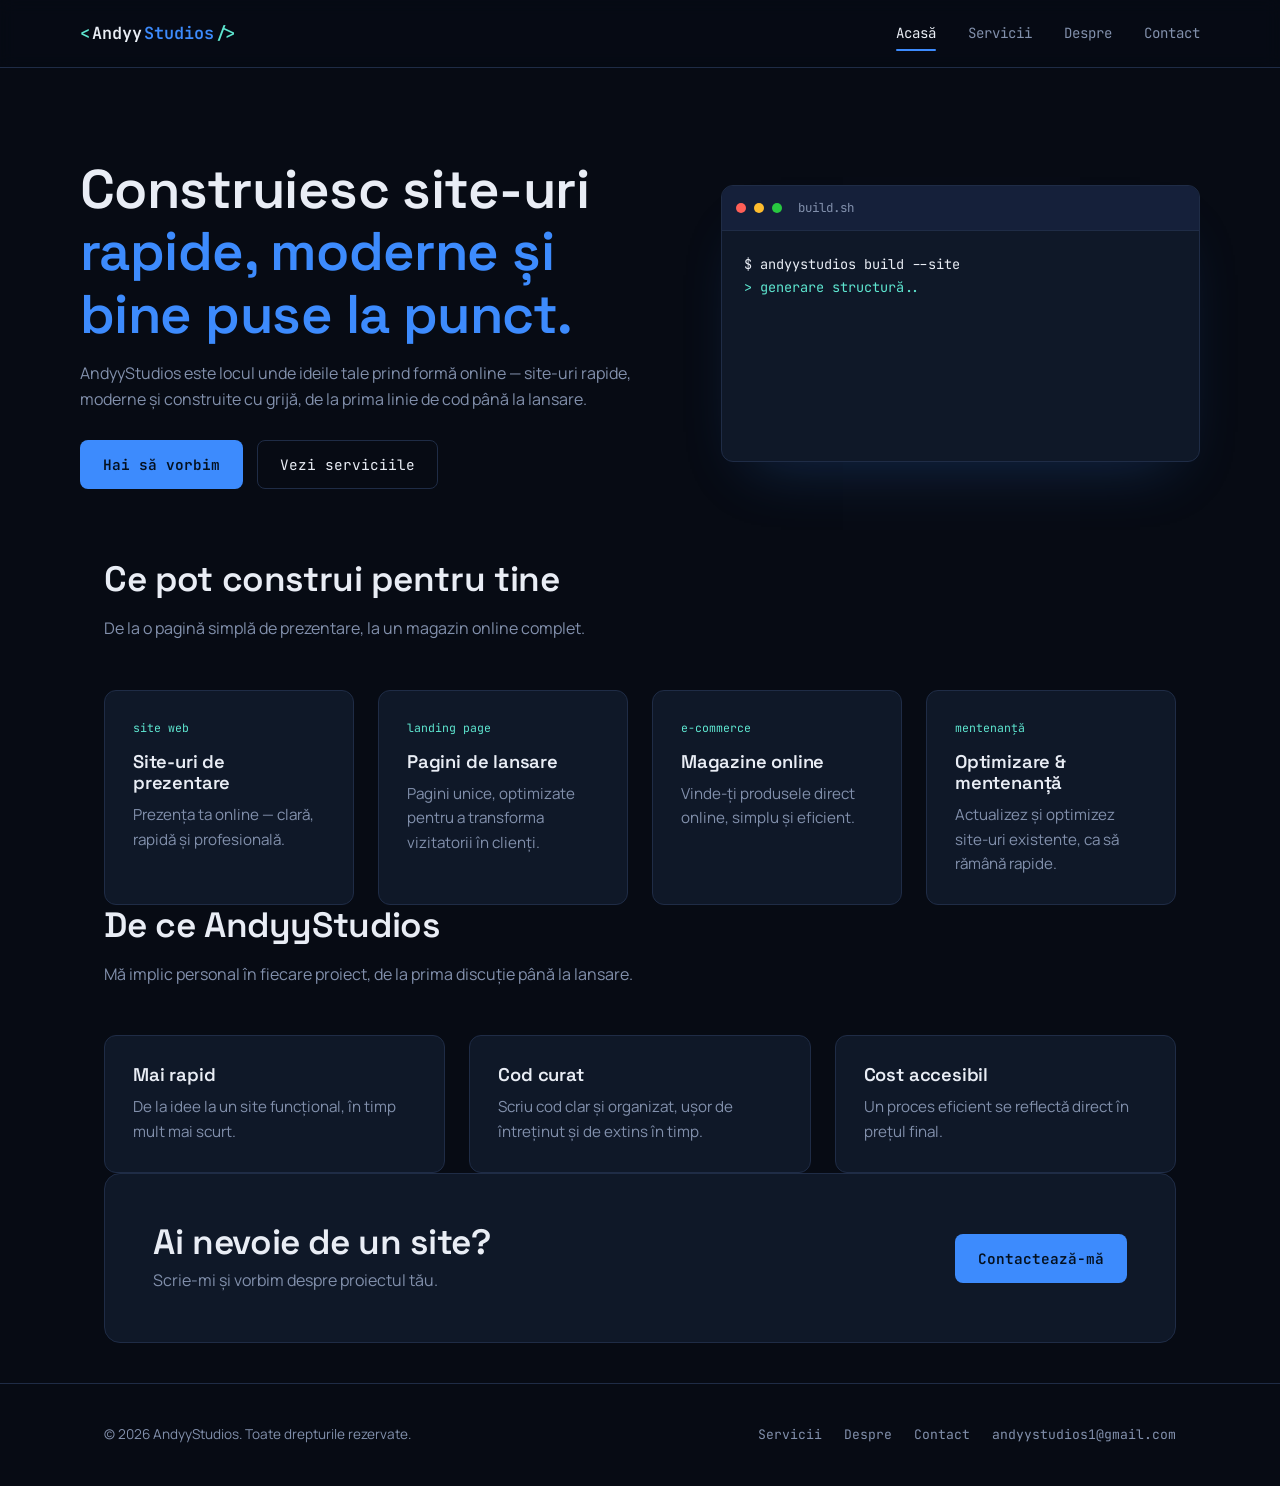
==== index.html @ 88573f6a "Add files via upload" ====
<!DOCTYPE html>
<html lang="ro">
<head>
<meta charset="UTF-8">
<meta name="viewport" content="width=device-width, initial-scale=1.0">
<title>AndyyStudios — Creare site-uri web</title>
<meta name="description" content="AndyyStudios construiește site-uri rapide, moderne și bine puse la punct, de la idee până la lansare.">
<link rel="preconnect" href="https://fonts.googleapis.com">
<link href="https://fonts.googleapis.com/css2?family=Space+Grotesk:wght@500;600;700&family=Manrope:wght@400;500;700&family=JetBrains+Mono:wght@400;500&display=swap" rel="stylesheet">
<link rel="stylesheet" href="style.css">
</head>
<body>

<header class="site-header">
  <div class="wrap nav">
    <a href="index.html" class="logo">
      <span class="bracket">&lt;</span>Andyy<span class="accent-word">Studios</span><span class="bracket">/&gt;</span>
    </a>
    <button class="nav-toggle" aria-label="Comută meniul">☰</button>
    <nav class="nav-links">
      <a href="index.html" class="active">Acasă</a>
      <a href="servicii.html">Servicii</a>
      <a href="despre.html">Despre</a>
      <a href="contact.html">Contact</a>
    </nav>
  </div>
</header>

<main>
  <section class="hero wrap">
    <div class="hero-text">
      <h1>Construiesc site-uri<br><span class="accent">rapide, moderne și bine puse la punct.</span></h1>
      <p class="hero-sub muted">AndyyStudios este locul unde ideile tale prind formă online — site-uri rapide, moderne și construite cu grijă, de la prima linie de cod până la lansare.</p>
      <div class="hero-actions">
        <a href="contact.html" class="btn btn-primary">Hai să vorbim</a>
        <a href="servicii.html" class="btn btn-outline">Vezi serviciile</a>
      </div>
    </div>
    <div class="hero-visual" aria-hidden="true">
      <div class="terminal">
        <div class="terminal-bar">
          <span class="dot dot-red"></span><span class="dot dot-yellow"></span><span class="dot dot-green"></span>
          <span class="terminal-title">build.sh</span>
        </div>
        <pre class="terminal-body" id="terminalBody"></pre>
      </div>
    </div>
  </section>

  <section class="wrap">
    <div class="section-head">
      <h2>Ce pot construi pentru tine</h2>
      <p class="muted">De la o pagină simplă de prezentare, la un magazin online complet.</p>
    </div>
    <div class="grid">
      <div class="card">
        <span class="tag">site web</span>
        <h3>Site-uri de prezentare</h3>
        <p>Prezența ta online — clară, rapidă și profesională.</p>
      </div>
      <div class="card">
        <span class="tag">landing page</span>
        <h3>Pagini de lansare</h3>
        <p>Pagini unice, optimizate pentru a transforma vizitatorii în clienți.</p>
      </div>
      <div class="card">
        <span class="tag">e-commerce</span>
        <h3>Magazine online</h3>
        <p>Vinde-ți produsele direct online, simplu și eficient.</p>
      </div>
      <div class="card">
        <span class="tag">mentenanță</span>
        <h3>Optimizare &amp; mentenanță</h3>
        <p>Actualizez și optimizez site-uri existente, ca să rămână rapide.</p>
      </div>
    </div>
  </section>

  <section class="wrap">
    <div class="section-head">
      <h2>De ce AndyyStudios</h2>
      <p class="muted">Mă implic personal în fiecare proiect, de la prima discuție până la lansare.</p>
    </div>
    <div class="grid">
      <div class="card">
        <h3>Mai rapid</h3>
        <p>De la idee la un site funcțional, în timp mult mai scurt.</p>
      </div>
      <div class="card">
        <h3>Cod curat</h3>
        <p>Scriu cod clar și organizat, ușor de întreținut și de extins în timp.</p>
      </div>
      <div class="card">
        <h3>Cost accesibil</h3>
        <p>Un proces eficient se reflectă direct în prețul final.</p>
      </div>
    </div>
  </section>

  <section class="wrap">
    <div class="cta-band">
      <div>
        <h2>Ai nevoie de un site?</h2>
        <p>Scrie-mi și vorbim despre proiectul tău.</p>
      </div>
      <a href="contact.html" class="btn btn-primary">Contactează-mă</a>
    </div>
  </section>
</main>

<footer>
  <div class="wrap footer-row">
    <p class="muted">© 2026 AndyyStudios. Toate drepturile rezervate.</p>
    <div class="footer-links">
      <a href="servicii.html">Servicii</a>
      <a href="despre.html">Despre</a>
      <a href="contact.html">Contact</a>
      <a href="mailto:andyystudios1@gmail.com">andyystudios1@gmail.com</a>
    </div>
  </div>
</footer>

<script src="script.js"></script>
</body>
</html>
---- style.css ----
/* ==========================================================================
   AndyyStudios — design tokens
   ========================================================================== */
:root {
  --bg: #070b14;
  --surface: #0f1828;
  --surface-2: #15203a;
  --border: #1f2c46;
  --text: #e9edf5;
  --text-muted: #8290ac;
  --accent: #3d8bfd;
  --accent-dark: #04101f;
  --accent-2: #5ee6d0;

  --font-display: "Space Grotesk", sans-serif;
  --font-body: "Manrope", sans-serif;
  --font-mono: "JetBrains Mono", monospace;

  --maxw: 1120px;
}

* { box-sizing: border-box; }

html { scroll-behavior: smooth; }

body {
  margin: 0;
  background: var(--bg);
  color: var(--text);
  font-family: var(--font-body);
  font-size: 16px;
  line-height: 1.6;
  -webkit-font-smoothing: antialiased;
}

img { max-width: 100%; display: block; }

a { color: inherit; text-decoration: none; }

.wrap {
  max-width: var(--maxw);
  margin: 0 auto;
  padding: 0 24px;
}

h1, h2, h3 {
  font-family: var(--font-display);
  font-weight: 600;
  line-height: 1.15;
  margin: 0 0 16px;
  letter-spacing: -0.01em;
}

h1 { font-size: clamp(2.2rem, 5vw, 3.4rem); }
h2 { font-size: clamp(1.6rem, 3vw, 2.2rem); }
h3 { font-size: 1.15rem; }

p { margin: 0 0 16px; color: var(--text); }

.muted { color: var(--text-muted); }

.eyebrow {
  font-family: var(--font-mono);
  font-size: 0.8rem;
  letter-spacing: 0.04em;
  color: var(--accent-2);
  margin: 0 0 18px;
}

.accent { color: var(--accent); }

/* Focus visibility */
a:focus-visible,
button:focus-visible,
input:focus-visible,
textarea:focus-visible {
  outline: 2px solid var(--accent-2);
  outline-offset: 3px;
  border-radius: 4px;
}

/* ==========================================================================
   Header / nav
   ========================================================================== */
header.site-header {
  position: sticky;
  top: 0;
  z-index: 50;
  background: rgba(7, 11, 20, 0.85);
  backdrop-filter: blur(8px);
  border-bottom: 1px solid var(--border);
}

.nav {
  display: flex;
  align-items: center;
  justify-content: space-between;
  padding: 18px 0;
}

.logo {
  font-family: var(--font-mono);
  font-size: 1.05rem;
  font-weight: 600;
  color: var(--text);
  display: flex;
  align-items: center;
  gap: 2px;
}

.logo .bracket { color: var(--accent-2); }
.logo .accent-word { color: var(--accent); }

.nav-links {
  display: flex;
  gap: 32px;
  font-family: var(--font-mono);
  font-size: 0.88rem;
}

.nav-links a {
  color: var(--text-muted);
  position: relative;
  padding: 4px 0;
  transition: color 0.15s ease;
}

.nav-links a:hover,
.nav-links a.active {
  color: var(--text);
}

.nav-links a.active::after {
  content: "";
  position: absolute;
  left: 0;
  bottom: -2px;
  width: 100%;
  height: 2px;
  background: var(--accent);
  border-radius: 2px;
}

.nav-toggle {
  display: none;
  background: none;
  border: 1px solid var(--border);
  border-radius: 6px;
  color: var(--text);
  width: 38px;
  height: 38px;
  font-size: 1.1rem;
  cursor: pointer;
}

@media (max-width: 720px) {
  .nav-toggle { display: block; }
  .nav-links {
    position: absolute;
    top: 100%;
    left: 0;
    right: 0;
    background: var(--surface);
    border-bottom: 1px solid var(--border);
    flex-direction: column;
    gap: 0;
    padding: 8px 24px 18px;
    display: none;
  }
  .nav-links.open { display: flex; }
  .nav-links a { padding: 10px 0; }
}

/* ==========================================================================
   Buttons
   ========================================================================== */
.btn {
  display: inline-flex;
  align-items: center;
  gap: 8px;
  font-family: var(--font-mono);
  font-size: 0.9rem;
  padding: 12px 22px;
  border-radius: 8px;
  border: 1px solid transparent;
  cursor: pointer;
  transition: transform 0.15s ease, opacity 0.15s ease;
}

.btn:hover { transform: translateY(-1px); }

.btn-primary {
  background: var(--accent);
  color: var(--accent-dark);
  font-weight: 600;
}
.btn-primary:hover { opacity: 0.92; }

.btn-outline {
  background: transparent;
  border-color: var(--border);
  color: var(--text);
}
.btn-outline:hover { border-color: var(--accent); }

.hero-actions { display: flex; gap: 14px; flex-wrap: wrap; margin-top: 28px; }

/* ==========================================================================
   Hero + terminal signature element
   ========================================================================== */
.hero {
  padding: 90px 0 70px;
  display: grid;
  grid-template-columns: 1.1fr 0.9fr;
  gap: 56px;
  align-items: center;
}

.page-hero {
  padding: 70px 0 50px;
}

@media (max-width: 880px) {
  .hero { grid-template-columns: 1fr; padding-top: 56px; }
}

.terminal {
  background: var(--surface);
  border: 1px solid var(--border);
  border-radius: 12px;
  overflow: hidden;
  box-shadow: 0 30px 60px -30px rgba(61, 139, 253, 0.25);
}

.terminal-bar {
  display: flex;
  align-items: center;
  gap: 8px;
  padding: 12px 14px;
  background: var(--surface-2);
  border-bottom: 1px solid var(--border);
}

.dot { width: 10px; height: 10px; border-radius: 50%; }
.dot-red { background: #ff5f57; }
.dot-yellow { background: #febc2e; }
.dot-green { background: #28c840; }

.terminal-title {
  margin-left: 8px;
  font-family: var(--font-mono);
  font-size: 0.78rem;
  color: var(--text-muted);
}

.terminal-body {
  font-family: var(--font-mono);
  font-size: 0.85rem;
  line-height: 1.7;
  padding: 22px;
  min-height: 230px;
  margin: 0;
  white-space: pre-wrap;
  color: var(--accent-2);
}

.terminal-body .line-cmd { color: var(--text); }
.terminal-body .ok { color: var(--accent-2); }

.cursor {
  display: inline-block;
  width: 7px;
  height: 1em;
  background: var(--accent-2);
  vertical-align: -2px;
  animation: blink 1s steps(1) infinite;
}

@media (prefers-reduced-motion: reduce) {
  .cursor { animation: none; }
}

@keyframes blink { 50% { opacity: 0; } }

/* ==========================================================================
   Cards / sections
   ========================================================================== */
section { padding: 70px 0; }

.section-head { max-width: 640px; margin-bottom: 48px; }

.grid {
  display: grid;
  grid-template-columns: repeat(auto-fit, minmax(230px, 1fr));
  gap: 24px;
}

.card {
  background: var(--surface);
  border: 1px solid var(--border);
  border-radius: 12px;
  padding: 28px;
  transition: border-color 0.15s ease, transform 0.15s ease;
}

.card:hover { border-color: var(--accent); transform: translateY(-2px); }

.card .tag {
  font-family: var(--font-mono);
  font-size: 0.72rem;
  color: var(--accent-2);
  display: block;
  margin-bottom: 14px;
}

.card h3 { margin-bottom: 10px; }

.card p { color: var(--text-muted); margin-bottom: 0; font-size: 0.95rem; }

/* Process steps (real sequence — numbering is meaningful here) */
.process {
  display: grid;
  grid-template-columns: repeat(auto-fit, minmax(220px, 1fr));
  gap: 24px;
}

.process-step .num {
  font-family: var(--font-mono);
  color: var(--accent);
  font-size: 0.85rem;
  display: block;
  margin-bottom: 10px;
}

.process-step h3 { margin-bottom: 8px; }
.process-step p { color: var(--text-muted); font-size: 0.95rem; }

/* CTA band */
.cta-band {
  background: var(--surface);
  border: 1px solid var(--border);
  border-radius: 16px;
  padding: 48px;
  display: flex;
  align-items: center;
  justify-content: space-between;
  gap: 24px;
  flex-wrap: wrap;
}

.cta-band h2 { margin-bottom: 6px; }
.cta-band p { margin-bottom: 0; color: var(--text-muted); }

/* ==========================================================================
   About page
   ========================================================================== */
.about-grid {
  display: grid;
  grid-template-columns: 1fr 1fr;
  gap: 56px;
  align-items: start;
}

@media (max-width: 880px) {
  .about-grid { grid-template-columns: 1fr; }
}

.tag-pill {
  display: inline-block;
  font-family: var(--font-mono);
  font-size: 0.78rem;
  color: var(--text-muted);
  border: 1px solid var(--border);
  border-radius: 999px;
  padding: 6px 14px;
  margin: 0 8px 8px 0;
}

/* ==========================================================================
   Contact page
   ========================================================================== */
.contact-grid {
  display: grid;
  grid-template-columns: 0.9fr 1.1fr;
  gap: 56px;
}

@media (max-width: 880px) {
  .contact-grid { grid-template-columns: 1fr; }
}

.contact-item {
  display: flex;
  align-items: center;
  gap: 14px;
  padding: 16px 0;
  border-bottom: 1px solid var(--border);
}

.contact-item .label {
  font-family: var(--font-mono);
  font-size: 0.78rem;
  color: var(--text-muted);
  min-width: 90px;
}

.field { margin-bottom: 18px; }

.field label {
  display: block;
  font-family: var(--font-mono);
  font-size: 0.8rem;
  color: var(--text-muted);
  margin-bottom: 8px;
}

.field input,
.field textarea {
  width: 100%;
  background: var(--surface);
  border: 1px solid var(--border);
  border-radius: 8px;
  padding: 12px 14px;
  color: var(--text);
  font-family: var(--font-body);
  font-size: 0.95rem;
}

.field textarea { min-height: 130px; resize: vertical; }

.field input:focus,
.field textarea:focus {
  border-color: var(--accent);
  outline: none;
}

.form-note {
  font-size: 0.82rem;
  color: var(--text-muted);
  margin-top: 10px;
}

/* ==========================================================================
   Footer
   ========================================================================== */
footer {
  border-top: 1px solid var(--border);
  padding: 40px 0;
  margin-top: 40px;
}

.footer-row {
  display: flex;
  justify-content: space-between;
  align-items: center;
  flex-wrap: wrap;
  gap: 16px;
}

.footer-row .muted { margin: 0; font-size: 0.85rem; }

.footer-links {
  display: flex;
  gap: 22px;
  font-family: var(--font-mono);
  font-size: 0.82rem;
}

.footer-links a { color: var(--text-muted); }
.footer-links a:hover { color: var(--accent); }
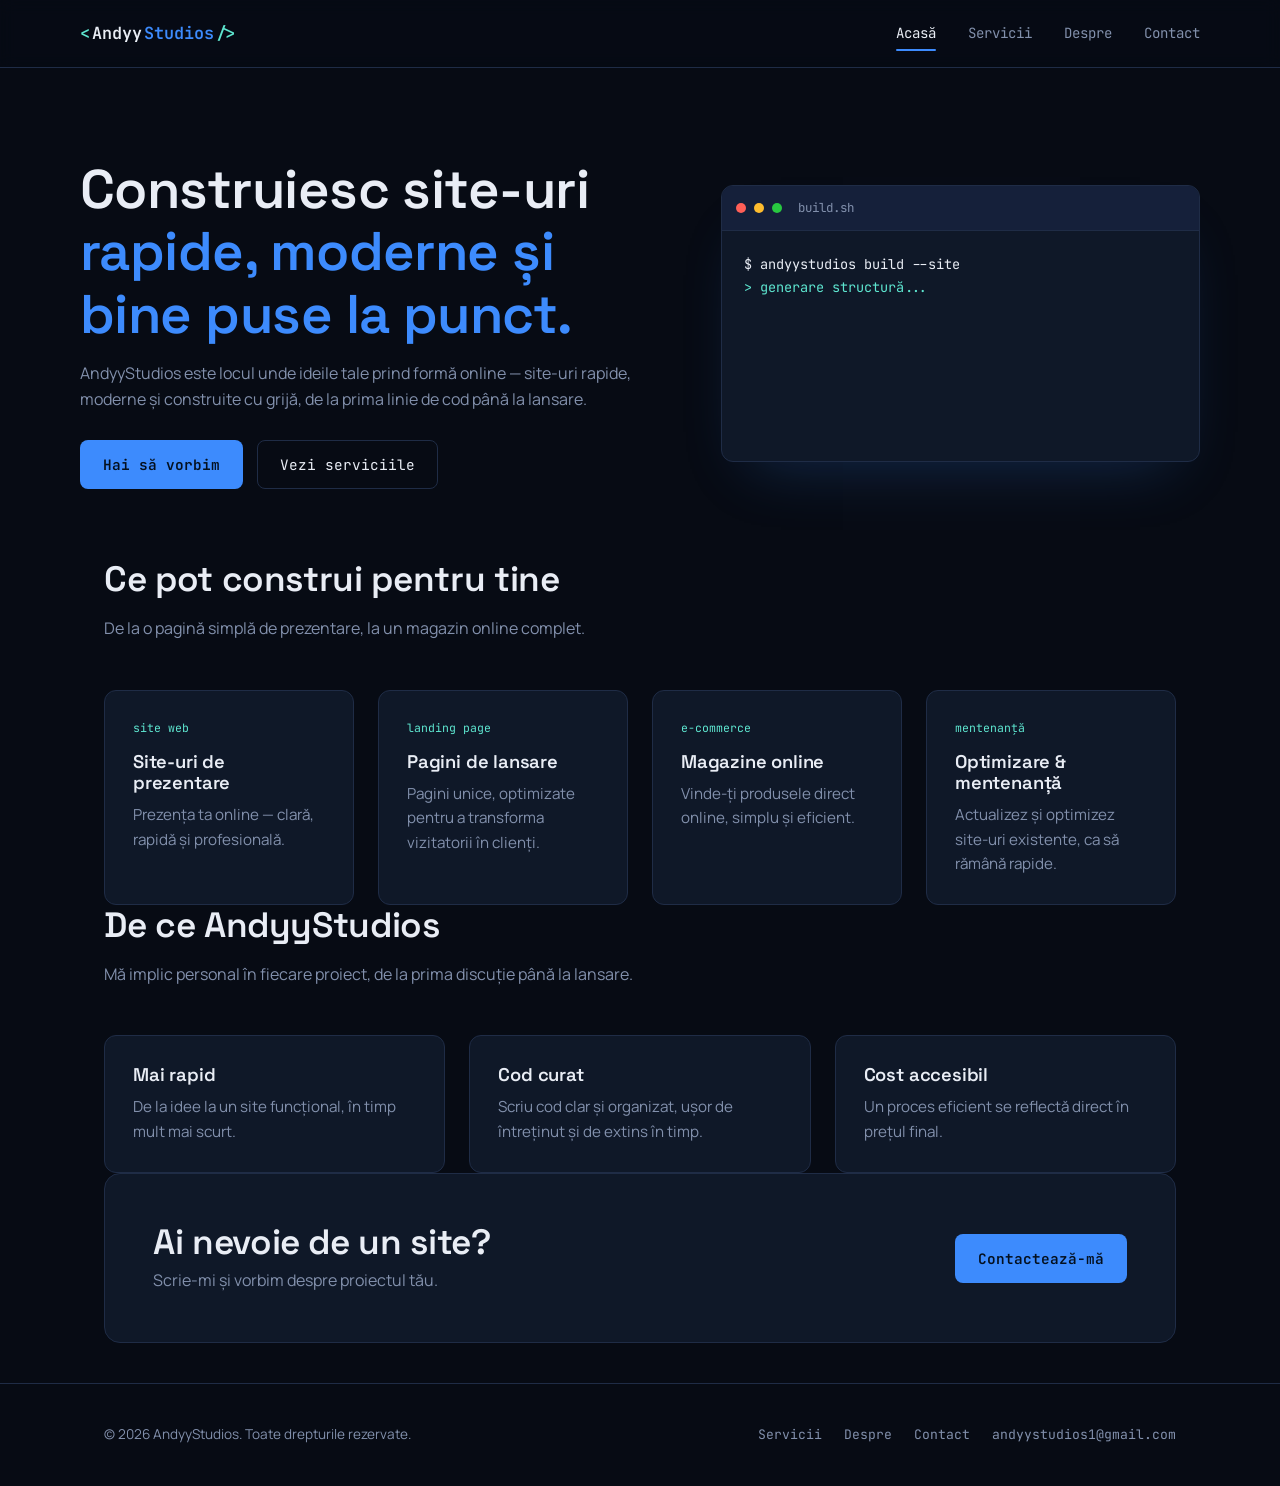
==== commit e0769479: "Add favicon link to index.html" ====
--- a/index.html
+++ b/index.html
@@ -5,6 +5,7 @@
 <meta name="viewport" content="width=device-width, initial-scale=1.0">
 <title>AndyyStudios — Creare site-uri web</title>
 <meta name="description" content="AndyyStudios construiește site-uri rapide, moderne și bine puse la punct, de la idee până la lansare.">
+<link rel="icon" type="image/png" href="https://easypics.lol/i/cmqsjxgqu003lpg2rpruwq73s">
 <link rel="preconnect" href="https://fonts.googleapis.com">
 <link href="https://fonts.googleapis.com/css2?family=Space+Grotesk:wght@500;600;700&family=Manrope:wght@400;500;700&family=JetBrains+Mono:wght@400;500&display=swap" rel="stylesheet">
 <link rel="stylesheet" href="style.css">
